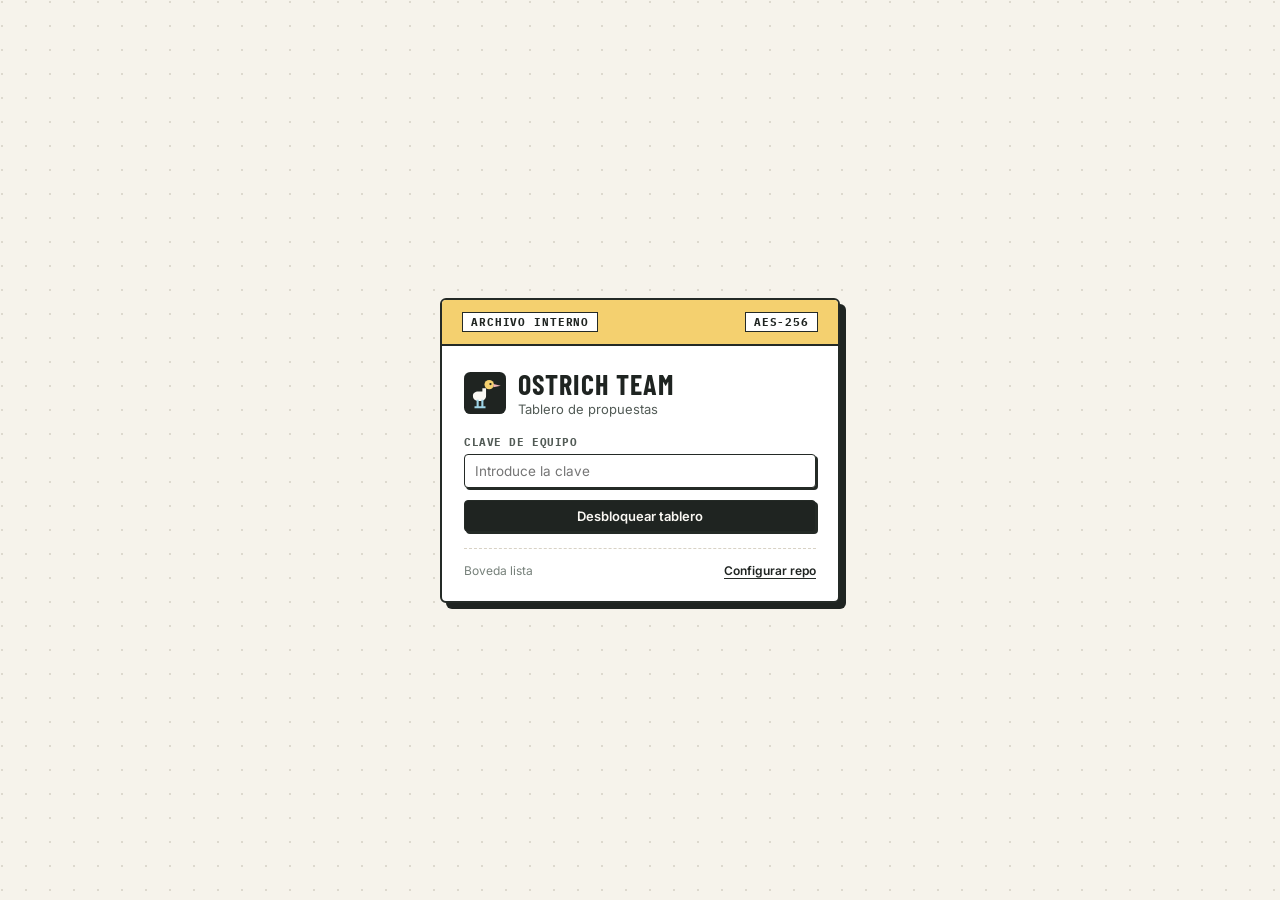
==== index.html @ 7aaba45c "feat: crear tablero Kanban Ostrich Team con boveda cifrada y soporte repo privado" ====
<!DOCTYPE html>
<html lang="es">
<head>
  <meta charset="UTF-8" />
  <meta name="viewport" content="width=device-width, initial-scale=1.0" />
  <title>Ostrich Team — Tablero de Proyectos</title>
  <link rel="icon" type="image/svg+xml" href="./src/assets/images/svg/ostrich-logo.svg" />
  <link rel="preconnect" href="https://fonts.googleapis.com" />
  <link rel="preconnect" href="https://fonts.gstatic.com" crossorigin />
  <link href="https://fonts.googleapis.com/css2?family=Barlow+Condensed:wght@600;700&family=IBM+Plex+Mono:wght@500;600;700&family=Inter:wght@400;500;600;700&display=swap" rel="stylesheet" />
  <link rel="stylesheet" href="./src/css/tokens.css" />
  <link rel="stylesheet" href="./src/css/layout.css" />
  <link rel="stylesheet" href="./src/css/components.css" />
</head>
<body>
  <!-- PANTALLA DE ACCESO -->
  <main id="lockScreen" class="lock-screen">
    <section class="lock-card" aria-label="Acceso al tablero">
      <div class="lock-card-banner">
        <span class="lock-stamp">ARCHIVO INTERNO</span>
        <span class="lock-stamp">AES-256</span>
      </div>
      <div class="lock-body">
        <div class="lock-brand">
          <img src="./src/assets/images/svg/ostrich-logo.svg" alt="Ostrich Team" />
          <div>
            <h1 class="lock-title">Ostrich Team</h1>
            <p class="lock-subtitle">Tablero de propuestas</p>
          </div>
        </div>

        <form id="loginForm" class="lock-form" autocomplete="off">
          <div class="form-field">
            <label for="passwordInput" class="form-label">Clave de equipo</label>
            <input
              id="passwordInput"
              class="form-input"
              type="password"
              placeholder="Introduce la clave"
              required
              autofocus
            />
          </div>

          <div id="loginError" class="form-error hidden" role="alert"></div>

          <button type="submit" id="loginBtn" class="btn btn-primary">
            Desbloquear tablero
          </button>
        </form>

        <div class="lock-footer">
          <span id="vaultModeLabel">Boveda lista</span>
          <a href="./src/html/setup.html">Configurar repo</a>
        </div>
      </div>
    </section>
  </main>

  <!-- APLICACION PRINCIPAL -->
  <div id="appShell" class="app-shell hidden">
    <header class="topbar">
      <div class="topbar-left">
        <div class="brand-mark">
          <img src="./src/assets/images/svg/ostrich-logo.svg" alt="Ostrich Team" />
          <div>
            <h1 class="brand-name">Ostrich Team</h1>
            <div class="brand-tag">TABLERO DE EXPEDIENTES</div>
          </div>
        </div>
        <div id="syncPill" class="sync-pill" data-state="demo" title="Estado de sincronizacion">
          <span class="sync-dot"></span>
          <span id="syncText">Local</span>
        </div>
      </div>

      <div class="topbar-controls">
        <div class="search-box">
          <svg viewBox="0 0 24 24" fill="none" stroke="currentColor" stroke-width="2" stroke-linecap="square">
            <circle cx="11" cy="11" r="7"></circle>
            <line x1="20" y1="20" x2="16.2" y2="16.2"></line>
          </svg>
          <input id="searchInput" type="search" placeholder="Buscar caso o juego ref..." />
        </div>

        <select id="ownerFilter" class="filter-select" aria-label="Filtrar por responsable">
          <option value="all">Todo el equipo</option>
        </select>

        <button id="syncBtn" type="button" class="btn" title="Sincronizar ahora">
          <svg viewBox="0 0 24 24" fill="none" stroke="currentColor" stroke-width="2" stroke-linecap="square">
            <polyline points="23 4 23 10 17 10"></polyline>
            <polyline points="1 20 1 14 7 14"></polyline>
            <path d="M3.51 9a9 9 0 0 1 14.85-3.36L23 10M1 14l4.64 4.36A9 9 0 0 0 20.49 15"></path>
          </svg>
          <span>Sync</span>
        </button>

        <button id="newProjectBtn" type="button" class="btn btn-accent">
          <svg viewBox="0 0 24 24" fill="none" stroke="currentColor" stroke-width="2.2" stroke-linecap="square">
            <line x1="12" y1="5" x2="12" y2="19"></line>
            <line x1="5" y1="12" x2="19" y2="12"></line>
          </svg>
          <span>Nuevo caso</span>
        </button>

        <a href="./src/html/setup.html" class="btn btn-icon" title="Configurar repositorio privado">
          <svg viewBox="0 0 24 24" fill="none" stroke="currentColor" stroke-width="2" stroke-linecap="square">
            <circle cx="12" cy="12" r="3"></circle>
            <path d="M19.4 15a1.65 1.65 0 0 0 .33 1.82l.06.06-2 2-.06-.06a1.65 1.65 0 0 0-1.82-.33 1.65 1.65 0 0 0-1 1.51V21h-3v-.09a1.65 1.65 0 0 0-1-1.51 1.65 1.65 0 0 0-1.82.33l-.06.06-2-2 .06-.06a1.65 1.65 0 0 0 .33-1.82 1.65 1.65 0 0 0-1.51-1H3v-3h.09a1.65 1.65 0 0 0 1.51-1 1.65 1.65 0 0 0-.33-1.82l-.06-.06 2-2 .06.06a1.65 1.65 0 0 0 1.82.33h.01a1.65 1.65 0 0 0 1-1.51V3h3v.09a1.65 1.65 0 0 0 1 1.51 1.65 1.65 0 0 0 1.82-.33l.06-.06 2 2-.06.06a1.65 1.65 0 0 0-.33 1.82v.01a1.65 1.65 0 0 0 1.51 1H21v3h-.09a1.65 1.65 0 0 0-1.51 1z"></path>
          </svg>
        </a>

        <button id="logoutBtn" type="button" class="btn btn-icon" title="Bloquear sesion">
          <svg viewBox="0 0 24 24" fill="none" stroke="currentColor" stroke-width="2" stroke-linecap="square">
            <rect x="3" y="11" width="18" height="11" rx="2"></rect>
            <path d="M7 11V7a5 5 0 0 1 10 0v4"></path>
          </svg>
        </button>
      </div>
    </header>

    <main class="board-wrap">
      <div id="kanbanBoard" class="kanban-board" aria-label="Tablero Kanban de proyectos"></div>
    </main>
  </div>

  <!-- MODAL DE EXPEDIENTE -->
  <div id="projectModal" class="modal-backdrop hidden" role="dialog" aria-modal="true" aria-labelledby="modalTitle">
    <div class="modal-panel">
      <div class="modal-header">
        <h2 id="modalTitle" class="modal-header-title">Expediente</h2>
        <button id="closeModalBtn" type="button" class="btn btn-icon" aria-label="Cerrar">
          <svg viewBox="0 0 24 24" fill="none" stroke="currentColor" stroke-width="2.2" stroke-linecap="square">
            <line x1="18" y1="6" x2="6" y2="18"></line>
            <line x1="6" y1="6" x2="18" y2="18"></line>
          </svg>
        </button>
      </div>

      <form id="projectForm" class="modal-body">
        <input type="hidden" id="fieldId" />

        <div class="form-grid">
          <div class="form-field">
            <label for="fieldTitle" class="form-label">Titulo del proyecto</label>
            <input id="fieldTitle" class="form-input" type="text" placeholder="Ej: Proyecto Sandstorm" required />
          </div>

          <div class="form-field">
            <label for="fieldCode" class="form-label">Codigo</label>
            <input id="fieldCode" class="form-input" type="text" placeholder="EXP-005" required />
          </div>

          <div class="form-field">
            <label for="fieldColumn" class="form-label">Alcance / Columna</label>
            <select id="fieldColumn" class="form-select">
              <option value="ideas">Ideas / Pistas</option>
              <option value="month1">Proyecto 1 Mes</option>
              <option value="month2">Proyecto 2 Meses</option>
              <option value="large">Proyecto Grande</option>
              <option value="archive">Archivo / Notas</option>
            </select>
          </div>

          <div class="form-field">
            <label for="fieldDate" class="form-label">Fecha estimada</label>
            <input id="fieldDate" class="form-input" type="month" />
          </div>

          <div class="form-field">
            <label for="fieldOwner" class="form-label">Responsables</label>
            <input id="fieldOwner" class="form-input" type="text" placeholder="Ej: Pau, Alex" />
          </div>

          <div class="form-field">
            <label for="fieldRefs" class="form-label">Juegos de referencia (separados por coma)</label>
            <input id="fieldRefs" class="form-input" type="text" placeholder="Hollow Knight, Tunic, Balatro" />
          </div>

          <div class="form-field full">
            <label for="fieldPitch" class="form-label">Descripcion / Concepto</label>
            <textarea id="fieldPitch" class="form-textarea" placeholder="Premisa, mecanica principal y notas clave..."></textarea>
          </div>

          <div class="form-field full">
            <span class="form-label">Imagenes de referencia</span>
            <div id="uploadZone" class="upload-zone">
              <span class="upload-hint">Sube imagenes o pega con Ctrl+V</span>
              <div>
                <input id="imageFileInput" type="file" accept="image/*" multiple class="hidden" />
                <button id="selectImagesBtn" type="button" class="btn">Subir imagen</button>
              </div>
            </div>
            <div id="galleryGrid" class="gallery-grid"></div>
          </div>
        </div>
      </form>

      <div class="modal-footer">
        <button id="deleteProjectBtn" type="button" class="btn btn-danger hidden">Eliminar</button>
        <div class="modal-footer-actions">
          <button id="cancelModalBtn" type="button" class="btn">Cancelar</button>
          <button id="saveProjectBtn" type="submit" form="projectForm" class="btn btn-primary">Guardar</button>
        </div>
      </div>
    </div>
  </div>

  <!-- LIGHTBOX DE IMAGEN -->
  <div id="lightbox" class="lightbox hidden" role="dialog" aria-modal="true" aria-label="Vista ampliada">
    <div class="lightbox-inner">
      <button id="closeLightboxBtn" type="button" class="lightbox-close" aria-label="Cerrar imagen">
        <svg width="16" height="16" viewBox="0 0 24 24" fill="none" stroke="currentColor" stroke-width="2.5" stroke-linecap="square">
          <line x1="18" y1="6" x2="6" y2="18"></line>
          <line x1="6" y1="6" x2="18" y2="18"></line>
        </svg>
      </button>
      <img id="lightboxImg" src="" alt="Referencia ampliada" />
    </div>
  </div>

  <!-- TOAST -->
  <div id="toast" class="toast hidden" role="status" aria-live="polite"></div>

  <script type="module" src="./src/js/main.js"></script>
</body>
</html>
---- src/css/tokens.css ----
:root {
  /* Superficies base - Tablero de investigacion plano */
  --bg-board: #F6F3EB;
  --bg-surface: #FFFFFF;
  --bg-panel: #FAF8F3;
  --bg-ink: #1F2421;
  --bg-ink-soft: #313834;

  /* Texto */
  --text-primary: #1F2421;
  --text-secondary: #525B56;
  --text-muted: #76807A;
  --text-inverse: #FAF8F3;

  /* Bordes y sombras solidas (sin degradados) */
  --border-ink: #242A26;
  --border-subtle: #D8D2C5;
  --shadow-card: 2px 2px 0 #1F2421;
  --shadow-card-hover: 4px 4px 0 #1F2421;
  --shadow-modal: 6px 6px 0 #1F2421;

  /* Paleta pastel de columnas (inspirada en captura de referencia) */
  --col-ideas-head: #F2B5B5;
  --col-ideas-body: #FCEAEA;
  --col-ideas-border: #D48E8E;

  --col-month1-head: #9DD3E6;
  --col-month1-body: #E2F3F8;
  --col-month1-border: #72B1C7;

  --col-month2-head: #8FD5A6;
  --col-month2-body: #DEF4E6;
  --col-month2-border: #62B07D;

  --col-large-head: #F4D06F;
  --col-large-body: #FDF5D8;
  --col-large-border: #CFA944;

  --col-archive-head: #D5A6DB;
  --col-archive-body: #F5EAF7;
  --col-archive-border: #AF7BB6;

  /* Estados */
  --status-ok: #3B8C59;
  --status-ok-bg: #DEF4E6;
  --status-warn: #B88414;
  --status-warn-bg: #FDF5D8;
  --status-err: #C44545;
  --status-err-bg: #FCEAEA;

  /* Tipografia */
  --font-display: 'Barlow Condensed', 'Arial Narrow', Impact, sans-serif;
  --font-sans: 'Inter', -apple-system, BlinkMacSystemFont, 'Segoe UI', sans-serif;
  --font-mono: 'IBM Plex Mono', 'Consolas', monospace;

  /* Espaciado y radios */
  --radius-sm: 4px;
  --radius-md: 6px;
  --radius-lg: 8px;
}

*,
*::before,
*::after {
  box-sizing: border-box;
}

html,
body {
  margin: 0;
  padding: 0;
  min-height: 100%;
  font-family: var(--font-sans);
  color: var(--text-primary);
  background-color: var(--bg-board);
  background-image: url("../assets/images/svg/board-grid.svg");
  background-repeat: repeat;
  -webkit-font-smoothing: antialiased;
}

button,
input,
select,
textarea {
  font-family: inherit;
  color: inherit;
}

button {
  cursor: pointer;
}

.hidden {
  display: none !important;
}
---- src/css/layout.css ----
/* ==========================================================================
   PANTALLA DE ACCESO (LOCK SCREEN)
   ========================================================================== */
.lock-screen {
  min-height: 100vh;
  display: flex;
  align-items: center;
  justify-content: center;
  padding: 24px;
}

.lock-card {
  width: 100%;
  max-width: 400px;
  background-color: var(--bg-surface);
  border: 2px solid var(--border-ink);
  border-radius: var(--radius-md);
  box-shadow: var(--shadow-modal);
  overflow: hidden;
}

.lock-card-banner {
  background-color: var(--col-large-head);
  border-bottom: 2px solid var(--border-ink);
  padding: 12px 20px;
  display: flex;
  align-items: center;
  justify-content: space-between;
}

.lock-stamp {
  font-family: var(--font-mono);
  font-size: 11px;
  font-weight: 700;
  letter-spacing: 0.08em;
  text-transform: uppercase;
  padding: 2px 8px;
  border: 1.5px solid var(--border-ink);
  background-color: var(--bg-surface);
}

.lock-body {
  padding: 24px 22px 22px;
}

.lock-brand {
  display: flex;
  align-items: center;
  gap: 12px;
  margin-bottom: 18px;
}

.lock-brand img {
  width: 42px;
  height: 42px;
  flex-shrink: 0;
}

.lock-title {
  margin: 0;
  font-family: var(--font-display);
  font-size: 28px;
  font-weight: 700;
  letter-spacing: 0.04em;
  text-transform: uppercase;
  line-height: 1;
}

.lock-subtitle {
  margin: 3px 0 0;
  font-size: 13px;
  color: var(--text-secondary);
}

.lock-form {
  display: flex;
  flex-direction: column;
  gap: 12px;
}

.lock-footer {
  margin-top: 16px;
  padding-top: 14px;
  border-top: 1px dashed var(--border-subtle);
  display: flex;
  align-items: center;
  justify-content: space-between;
  font-size: 12px;
  color: var(--text-muted);
}

.lock-footer a {
  color: var(--text-primary);
  font-weight: 600;
  text-decoration: none;
  border-bottom: 1.5px solid var(--border-ink);
}

/* ==========================================================================
   APP SHELL & BARRA SUPERIOR
   ========================================================================== */
.app-shell {
  min-height: 100vh;
  display: flex;
  flex-direction: column;
}

.topbar {
  position: sticky;
  top: 0;
  z-index: 40;
  background-color: var(--bg-surface);
  border-bottom: 2px solid var(--border-ink);
  padding: 10px 20px;
  display: flex;
  align-items: center;
  justify-content: space-between;
  gap: 14px;
  flex-wrap: wrap;
}

.topbar-left {
  display: flex;
  align-items: center;
  gap: 12px;
}

.brand-mark {
  display: flex;
  align-items: center;
  gap: 10px;
}

.brand-mark img {
  width: 34px;
  height: 34px;
}

.brand-name {
  margin: 0;
  font-family: var(--font-display);
  font-size: 24px;
  font-weight: 700;
  letter-spacing: 0.05em;
  text-transform: uppercase;
  line-height: 1;
}

.brand-tag {
  font-family: var(--font-mono);
  font-size: 10px;
  font-weight: 600;
  text-transform: uppercase;
  color: var(--text-secondary);
  letter-spacing: 0.06em;
}

.topbar-controls {
  display: flex;
  align-items: center;
  gap: 10px;
  flex-wrap: wrap;
  flex: 1;
  justify-content: flex-end;
}

.search-box {
  position: relative;
  display: flex;
  align-items: center;
  min-width: 200px;
  max-width: 280px;
  flex: 1;
}

.search-box svg {
  position: absolute;
  left: 10px;
  width: 15px;
  height: 15px;
  color: var(--text-muted);
  pointer-events: none;
}

.search-box input {
  width: 100%;
  padding: 7px 10px 7px 32px;
  font-size: 13px;
  background-color: var(--bg-panel);
  border: 1.5px solid var(--border-ink);
  border-radius: var(--radius-sm);
  outline: none;
}

.search-box input:focus {
  background-color: var(--bg-surface);
  box-shadow: 2px 2px 0 var(--border-ink);
}

.filter-select {
  padding: 7px 10px;
  font-size: 13px;
  background-color: var(--bg-panel);
  border: 1.5px solid var(--border-ink);
  border-radius: var(--radius-sm);
  outline: none;
}

/* ==========================================================================
   TABLERO KANBAN
   ========================================================================== */
.board-wrap {
  flex: 1;
  padding: 18px 20px 28px;
  overflow-x: auto;
}

.kanban-board {
  display: grid;
  grid-template-columns: repeat(5, minmax(220px, 1fr));
  gap: 12px;
  align-items: start;
  min-width: 1160px;
}

.kanban-column {
  display: flex;
  flex-direction: column;
  border: 2px solid var(--border-ink);
  border-radius: var(--radius-sm);
  background-color: var(--col-body);
  min-height: calc(100vh - 130px);
  box-shadow: 3px 3px 0 var(--border-ink);
  transition: background-color 0.12s ease;
}

.kanban-column[data-col="ideas"] {
  --col-head: var(--col-ideas-head);
  --col-body: var(--col-ideas-body);
  --col-accent: var(--col-ideas-border);
}

.kanban-column[data-col="month1"] {
  --col-head: var(--col-month1-head);
  --col-body: var(--col-month1-body);
  --col-accent: var(--col-month1-border);
}

.kanban-column[data-col="month2"] {
  --col-head: var(--col-month2-head);
  --col-body: var(--col-month2-body);
  --col-accent: var(--col-month2-border);
}

.kanban-column[data-col="large"] {
  --col-head: var(--col-large-head);
  --col-body: var(--col-large-body);
  --col-accent: var(--col-large-border);
}

.kanban-column[data-col="archive"] {
  --col-head: var(--col-archive-head);
  --col-body: var(--col-archive-body);
  --col-accent: var(--col-archive-border);
}

.column-header {
  background-color: var(--col-head);
  border-bottom: 2px solid var(--border-ink);
  padding: 10px 12px;
  display: flex;
  align-items: center;
  justify-content: space-between;
  gap: 8px;
}

.column-title-group {
  display: flex;
  align-items: center;
  gap: 8px;
  min-width: 0;
}

.column-title {
  margin: 0;
  font-family: var(--font-display);
  font-size: 20px;
  font-weight: 700;
  letter-spacing: 0.04em;
  text-transform: uppercase;
  line-height: 1.05;
  color: var(--text-primary);
}

.column-count {
  font-family: var(--font-mono);
  font-size: 12px;
  font-weight: 700;
  padding: 2px 7px;
  background-color: var(--bg-surface);
  border: 1.5px solid var(--border-ink);
  border-radius: var(--radius-sm);
}

.column-add-btn {
  width: 28px;
  height: 28px;
  padding: 0;
  display: inline-flex;
  align-items: center;
  justify-content: center;
  background-color: var(--bg-surface);
  border: 1.5px solid var(--border-ink);
  border-radius: var(--radius-sm);
  color: var(--text-primary);
}

.column-add-btn:hover {
  background-color: var(--bg-ink);
  color: var(--text-inverse);
}

.column-cards {
  flex: 1;
  padding: 12px 10px;
  display: flex;
  flex-direction: column;
  gap: 12px;
  min-height: 120px;
}

.kanban-column.drag-over .column-cards {
  outline: 2px dashed var(--border-ink);
  outline-offset: -6px;
  background-color: var(--bg-surface);
}

.column-empty {
  padding: 24px 12px;
  text-align: center;
  font-family: var(--font-mono);
  font-size: 12px;
  color: var(--text-secondary);
  border: 1.5px dashed var(--col-accent);
  border-radius: var(--radius-sm);
}

@media (max-width: 900px) {
  .topbar {
    padding: 10px 14px;
  }

  .board-wrap {
    padding: 14px;
  }
}
---- src/css/components.css ----
/* ==========================================================================
   BOTONES Y CONTROLES
   ========================================================================== */
.btn {
  display: inline-flex;
  align-items: center;
  justify-content: center;
  gap: 6px;
  padding: 7px 13px;
  font-size: 13px;
  font-weight: 600;
  border: 1.5px solid var(--border-ink);
  border-radius: var(--radius-sm);
  background-color: var(--bg-surface);
  color: var(--text-primary);
  box-shadow: 2px 2px 0 var(--border-ink);
  transition: transform 0.08s ease, box-shadow 0.08s ease, background-color 0.1s ease;
}

.btn svg {
  width: 15px;
  height: 15px;
  flex-shrink: 0;
}

.btn:hover {
  transform: translate(-1px, -1px);
  box-shadow: 3px 3px 0 var(--border-ink);
}

.btn:active {
  transform: translate(1px, 1px);
  box-shadow: 1px 1px 0 var(--border-ink);
}

.btn-primary {
  background-color: var(--bg-ink);
  color: var(--text-inverse);
}

.btn-primary:hover {
  background-color: var(--bg-ink-soft);
}

.btn-accent {
  background-color: var(--col-large-head);
  color: var(--text-primary);
}

.btn-danger {
  background-color: var(--status-err-bg);
  color: var(--status-err);
  border-color: var(--status-err);
  box-shadow: 2px 2px 0 var(--status-err);
}

.btn-icon {
  padding: 7px 9px;
}

/* ==========================================================================
   INDICADOR DE SINCRONIZACION
   ========================================================================== */
.sync-pill {
  display: inline-flex;
  align-items: center;
  gap: 6px;
  padding: 5px 10px;
  font-family: var(--font-mono);
  font-size: 11px;
  font-weight: 600;
  border: 1.5px solid var(--border-ink);
  border-radius: var(--radius-sm);
  background-color: var(--status-ok-bg);
  color: var(--text-primary);
}

.sync-dot {
  width: 8px;
  height: 8px;
  border-radius: 50%;
  background-color: var(--status-ok);
  border: 1px solid var(--border-ink);
}

.sync-pill[data-state="syncing"] {
  background-color: var(--status-warn-bg);
}

.sync-pill[data-state="syncing"] .sync-dot {
  background-color: var(--status-warn);
}

.sync-pill[data-state="demo"] {
  background-color: var(--col-month1-body);
}

.sync-pill[data-state="demo"] .sync-dot {
  background-color: var(--col-month1-border);
}

.sync-pill[data-state="error"] {
  background-color: var(--status-err-bg);
}

.sync-pill[data-state="error"] .sync-dot {
  background-color: var(--status-err);
}

/* ==========================================================================
   TARJETA EXPEDIENTE (KANBAN CARD)
   ========================================================================== */
.case-card {
  position: relative;
  background-color: var(--bg-surface);
  border: 1.5px solid var(--border-ink);
  border-radius: var(--radius-sm);
  box-shadow: var(--shadow-card);
  padding: 10px;
  display: flex;
  flex-direction: column;
  gap: 8px;
  cursor: pointer;
  transition: transform 0.1s ease, box-shadow 0.1s ease;
}

.case-card:hover {
  transform: translate(-1px, -2px);
  box-shadow: var(--shadow-card-hover);
}

.case-card.dragging {
  opacity: 0.45;
  transform: rotate(1deg);
}

.case-top {
  display: flex;
  align-items: center;
  justify-content: space-between;
  gap: 6px;
}

.case-code-wrap {
  display: inline-flex;
  align-items: center;
  gap: 5px;
}

.case-pin {
  width: 14px;
  height: 14px;
  color: var(--text-primary);
}

.case-code {
  font-family: var(--font-mono);
  font-size: 11px;
  font-weight: 700;
  letter-spacing: 0.05em;
  color: var(--text-secondary);
}

.case-date {
  font-family: var(--font-mono);
  font-size: 11px;
  padding: 1px 6px;
  background-color: var(--bg-panel);
  border: 1px solid var(--border-subtle);
  border-radius: 3px;
  color: var(--text-secondary);
}

.case-cover-wrap {
  position: relative;
  width: 100%;
  aspect-ratio: 16 / 9;
  background-color: var(--bg-ink);
  border: 1.5px solid var(--border-ink);
  border-radius: 3px;
  overflow: hidden;
}

.case-cover {
  width: 100%;
  height: 100%;
  object-fit: cover;
  display: block;
}

.case-img-badge {
  position: absolute;
  right: 6px;
  bottom: 6px;
  display: inline-flex;
  align-items: center;
  gap: 4px;
  padding: 2px 6px;
  font-family: var(--font-mono);
  font-size: 10px;
  font-weight: 700;
  background-color: var(--bg-surface);
  color: var(--text-primary);
  border: 1.5px solid var(--border-ink);
}

.case-img-badge svg {
  width: 11px;
  height: 11px;
}

.case-title {
  margin: 0;
  font-family: var(--font-display);
  font-size: 19px;
  font-weight: 700;
  letter-spacing: 0.02em;
  line-height: 1.15;
  color: var(--text-primary);
}

.case-pitch {
  margin: 0;
  font-size: 12.5px;
  line-height: 1.4;
  color: var(--text-secondary);
  display: -webkit-box;
  -webkit-line-clamp: 2;
  -webkit-box-orient: vertical;
  overflow: hidden;
}

.case-refs {
  display: flex;
  flex-wrap: wrap;
  gap: 5px;
}

.ref-tag {
  font-family: var(--font-mono);
  font-size: 10.5px;
  font-weight: 600;
  padding: 2px 6px;
  background-color: var(--bg-panel);
  border: 1px solid var(--border-ink);
  border-radius: 3px;
  color: var(--text-primary);
}

.case-footer {
  padding-top: 6px;
  border-top: 1px dashed var(--border-subtle);
  display: flex;
  align-items: center;
  justify-content: space-between;
  font-size: 11.5px;
  color: var(--text-muted);
}

.case-owner {
  font-weight: 600;
  color: var(--text-primary);
}

/* ==========================================================================
   MODAL EXPEDIENTE (CREAR / EDITAR / VER)
   ========================================================================== */
.modal-backdrop {
  position: fixed;
  inset: 0;
  z-index: 80;
  background-color: rgba(31, 36, 33, 0.72);
  display: flex;
  align-items: center;
  justify-content: center;
  padding: 20px;
}

.modal-panel {
  width: 100%;
  max-width: 780px;
  max-height: 92vh;
  background-color: var(--bg-surface);
  border: 2px solid var(--border-ink);
  border-radius: var(--radius-md);
  box-shadow: var(--shadow-modal);
  display: flex;
  flex-direction: column;
  overflow: hidden;
}

.modal-header {
  padding: 12px 18px;
  background-color: var(--col-large-head);
  border-bottom: 2px solid var(--border-ink);
  display: flex;
  align-items: center;
  justify-content: space-between;
  gap: 12px;
}

.modal-header-title {
  margin: 0;
  font-family: var(--font-display);
  font-size: 23px;
  font-weight: 700;
  letter-spacing: 0.04em;
  text-transform: uppercase;
}

.modal-body {
  padding: 18px;
  overflow-y: auto;
  display: flex;
  flex-direction: column;
  gap: 14px;
}

.form-grid {
  display: grid;
  grid-template-columns: repeat(2, minmax(0, 1fr));
  gap: 12px;
}

.form-field {
  display: flex;
  flex-direction: column;
  gap: 5px;
}

.form-field.full {
  grid-column: 1 / -1;
}

.form-label {
  font-family: var(--font-mono);
  font-size: 11px;
  font-weight: 700;
  text-transform: uppercase;
  letter-spacing: 0.05em;
  color: var(--text-secondary);
}

.form-input,
.form-select,
.form-textarea {
  width: 100%;
  padding: 8px 10px;
  font-size: 13.5px;
  background-color: var(--bg-panel);
  border: 1.5px solid var(--border-ink);
  border-radius: var(--radius-sm);
  outline: none;
}

.form-input:focus,
.form-select:focus,
.form-textarea:focus {
  background-color: var(--bg-surface);
  box-shadow: 2px 2px 0 var(--border-ink);
}

.form-textarea {
  resize: vertical;
  min-height: 78px;
}

/* Galeria de imagenes en el modal */
.upload-zone {
  padding: 14px;
  border: 1.5px dashed var(--border-ink);
  border-radius: var(--radius-sm);
  background-color: var(--bg-panel);
  display: flex;
  align-items: center;
  justify-content: space-between;
  gap: 12px;
  flex-wrap: wrap;
}

.upload-hint {
  font-size: 12.5px;
  color: var(--text-secondary);
}

.gallery-grid {
  display: grid;
  grid-template-columns: repeat(auto-fill, minmax(150px, 1fr));
  gap: 10px;
  margin-top: 8px;
}

.gallery-item {
  position: relative;
  border: 1.5px solid var(--border-ink);
  border-radius: var(--radius-sm);
  background-color: var(--bg-ink);
  overflow: hidden;
  aspect-ratio: 16 / 10;
}

.gallery-item img {
  width: 100%;
  height: 100%;
  object-fit: cover;
  display: block;
  cursor: zoom-in;
}

.gallery-remove {
  position: absolute;
  top: 5px;
  right: 5px;
  width: 24px;
  height: 24px;
  padding: 0;
  display: inline-flex;
  align-items: center;
  justify-content: center;
  background-color: var(--bg-surface);
  color: var(--status-err);
  border: 1.5px solid var(--border-ink);
  border-radius: 3px;
}

.gallery-remove:hover {
  background-color: var(--status-err);
  color: var(--bg-surface);
}

.modal-footer {
  padding: 12px 18px;
  background-color: var(--bg-panel);
  border-top: 2px solid var(--border-ink);
  display: flex;
  align-items: center;
  justify-content: space-between;
  gap: 10px;
}

.modal-footer-actions {
  display: flex;
  align-items: center;
  gap: 8px;
}

/* ==========================================================================
   LIGHTBOX (VISOR DIRECTO DE IMAGEN)
   ========================================================================== */
.lightbox {
  position: fixed;
  inset: 0;
  z-index: 100;
  background-color: rgba(20, 24, 22, 0.9);
  display: flex;
  align-items: center;
  justify-content: center;
  padding: 24px;
}

.lightbox-inner {
  position: relative;
  max-width: 92vw;
  max-height: 90vh;
  background-color: var(--bg-surface);
  border: 2px solid var(--border-ink);
  padding: 8px;
}

.lightbox-inner img {
  max-width: 88vw;
  max-height: 82vh;
  display: block;
}

.lightbox-close {
  position: absolute;
  top: -16px;
  right: -16px;
  width: 34px;
  height: 34px;
  display: inline-flex;
  align-items: center;
  justify-content: center;
  background-color: var(--col-ideas-head);
  border: 2px solid var(--border-ink);
  border-radius: var(--radius-sm);
}

/* ==========================================================================
   MENSAJES DE ERROR Y TOAST
   ========================================================================== */
.form-error {
  padding: 8px 10px;
  font-size: 12.5px;
  font-weight: 600;
  background-color: var(--status-err-bg);
  color: var(--status-err);
  border: 1.5px solid var(--status-err);
  border-radius: var(--radius-sm);
}

.toast {
  position: fixed;
  right: 20px;
  bottom: 20px;
  z-index: 120;
  padding: 10px 14px;
  font-family: var(--font-mono);
  font-size: 12px;
  font-weight: 600;
  background-color: var(--bg-ink);
  color: var(--text-inverse);
  border: 2px solid var(--border-ink);
  border-radius: var(--radius-sm);
  box-shadow: 3px 3px 0 var(--col-large-head);
}

@media (max-width: 640px) {
  .form-grid {
    grid-template-columns: 1fr;
  }
}
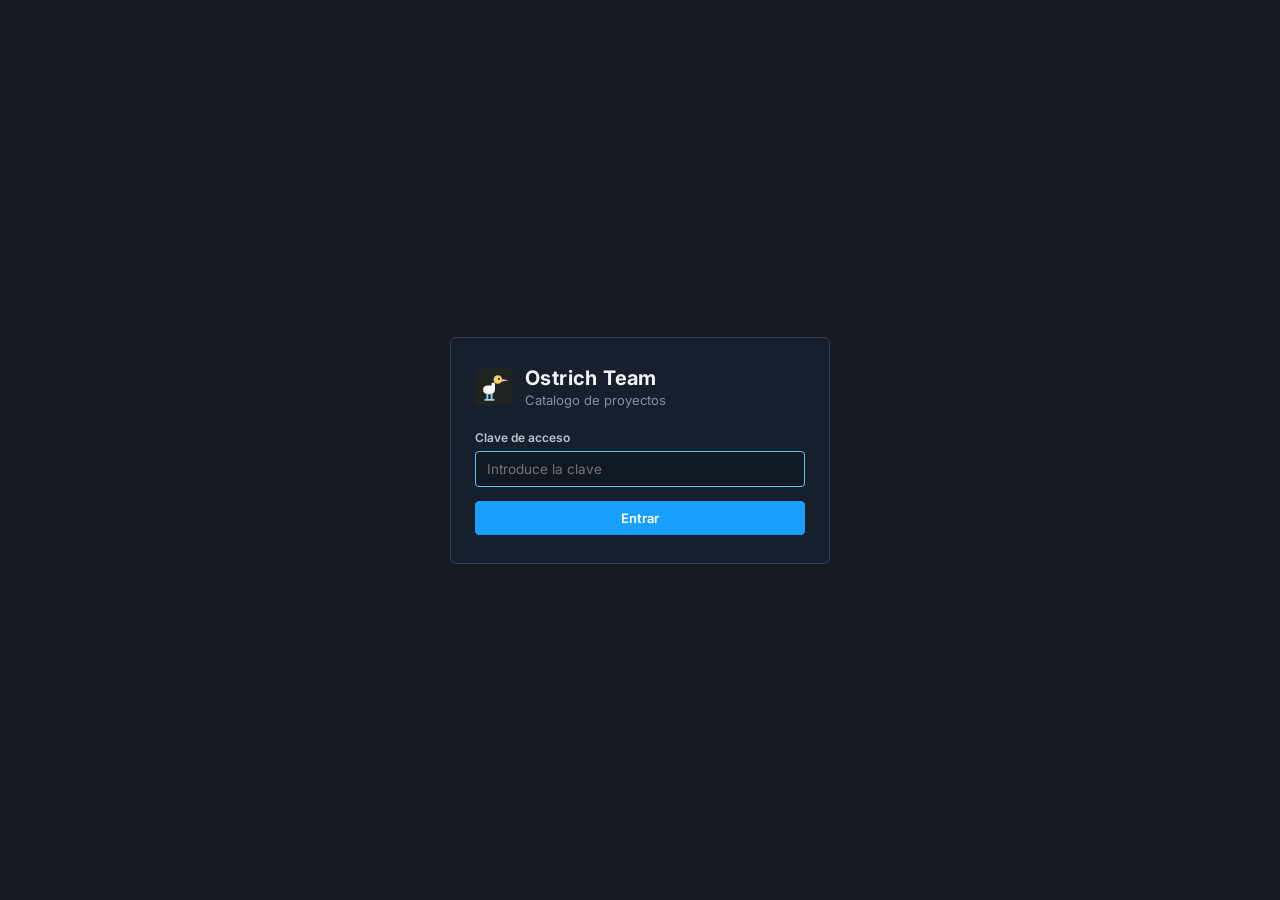
==== commit 5856f237: "feat: redisenar catalogo horizontal estilo Steam, vista detalle con lapiz de edicion y cola anti-409" ====
--- a/index.html
+++ b/index.html
@@ -3,11 +3,11 @@
 <head>
   <meta charset="UTF-8" />
   <meta name="viewport" content="width=device-width, initial-scale=1.0" />
-  <title>Ostrich Team — Tablero de Proyectos</title>
+  <title>Ostrich Team — Catalogo de Proyectos</title>
   <link rel="icon" type="image/svg+xml" href="./src/assets/images/svg/ostrich-logo.svg" />
   <link rel="preconnect" href="https://fonts.googleapis.com" />
   <link rel="preconnect" href="https://fonts.gstatic.com" crossorigin />
-  <link href="https://fonts.googleapis.com/css2?family=Barlow+Condensed:wght@600;700&family=IBM+Plex+Mono:wght@500;600;700&family=Inter:wght@400;500;600;700&display=swap" rel="stylesheet" />
+  <link href="https://fonts.googleapis.com/css2?family=IBM+Plex+Mono:wght@500;600&family=Inter:wght@400;500;600;700&display=swap" rel="stylesheet" />
   <link rel="stylesheet" href="./src/css/tokens.css" />
   <link rel="stylesheet" href="./src/css/layout.css" />
   <link rel="stylesheet" href="./src/css/components.css" />
@@ -15,176 +15,231 @@
 <body>
   <!-- PANTALLA DE ACCESO -->
   <main id="lockScreen" class="lock-screen">
-    <section class="lock-card" aria-label="Acceso al tablero">
-      <div class="lock-card-banner">
-        <span class="lock-stamp">ARCHIVO INTERNO</span>
-        <span class="lock-stamp">AES-256</span>
-      </div>
-      <div class="lock-body">
-        <div class="lock-brand">
-          <img src="./src/assets/images/svg/ostrich-logo.svg" alt="Ostrich Team" />
-          <div>
-            <h1 class="lock-title">Ostrich Team</h1>
-            <p class="lock-subtitle">Tablero de propuestas</p>
-          </div>
-        </div>
-
-        <form id="loginForm" class="lock-form" autocomplete="off">
-          <div class="form-field">
-            <label for="passwordInput" class="form-label">Clave de equipo</label>
-            <input
-              id="passwordInput"
-              class="form-input"
-              type="password"
-              placeholder="Introduce la clave"
-              required
-              autofocus
-            />
-          </div>
-
-          <div id="loginError" class="form-error hidden" role="alert"></div>
-
-          <button type="submit" id="loginBtn" class="btn btn-primary">
-            Desbloquear tablero
-          </button>
-        </form>
-
-        <div class="lock-footer">
-          <span id="vaultModeLabel">Boveda lista</span>
-          <a href="./src/html/setup.html">Configurar repo</a>
-        </div>
-      </div>
+    <section class="lock-card" aria-label="Acceso privado">
+      <div class="lock-brand">
+        <img src="./src/assets/images/svg/ostrich-logo.svg" alt="Ostrich Team" />
+        <div>
+          <h1 class="lock-title">Ostrich Team</h1>
+          <p class="lock-subtitle">Catalogo de proyectos</p>
+        </div>
+      </div>
+
+      <form id="loginForm" class="lock-form" autocomplete="off">
+        <div class="form-field">
+          <label for="passwordInput" class="form-label">Clave de acceso</label>
+          <input
+            id="passwordInput"
+            class="form-input"
+            type="password"
+            placeholder="Introduce la clave"
+            required
+            autofocus
+          />
+        </div>
+
+        <div id="loginError" class="form-error hidden" role="alert"></div>
+
+        <button type="submit" id="loginBtn" class="btn btn-primary">
+          Entrar
+        </button>
+      </form>
     </section>
   </main>
 
-  <!-- APLICACION PRINCIPAL -->
+  <!-- CATALOGO PRINCIPAL -->
   <div id="appShell" class="app-shell hidden">
     <header class="topbar">
-      <div class="topbar-left">
-        <div class="brand-mark">
-          <img src="./src/assets/images/svg/ostrich-logo.svg" alt="Ostrich Team" />
-          <div>
+      <div class="topbar-inner">
+        <div class="topbar-left">
+          <div class="brand-mark">
+            <img src="./src/assets/images/svg/ostrich-logo.svg" alt="Ostrich Team" />
             <h1 class="brand-name">Ostrich Team</h1>
-            <div class="brand-tag">TABLERO DE EXPEDIENTES</div>
-          </div>
-        </div>
-        <div id="syncPill" class="sync-pill" data-state="demo" title="Estado de sincronizacion">
-          <span class="sync-dot"></span>
-          <span id="syncText">Local</span>
-        </div>
-      </div>
-
-      <div class="topbar-controls">
-        <div class="search-box">
-          <svg viewBox="0 0 24 24" fill="none" stroke="currentColor" stroke-width="2" stroke-linecap="square">
-            <circle cx="11" cy="11" r="7"></circle>
-            <line x1="20" y1="20" x2="16.2" y2="16.2"></line>
-          </svg>
-          <input id="searchInput" type="search" placeholder="Buscar caso o juego ref..." />
-        </div>
-
-        <select id="ownerFilter" class="filter-select" aria-label="Filtrar por responsable">
-          <option value="all">Todo el equipo</option>
-        </select>
-
-        <button id="syncBtn" type="button" class="btn" title="Sincronizar ahora">
-          <svg viewBox="0 0 24 24" fill="none" stroke="currentColor" stroke-width="2" stroke-linecap="square">
-            <polyline points="23 4 23 10 17 10"></polyline>
-            <polyline points="1 20 1 14 7 14"></polyline>
-            <path d="M3.51 9a9 9 0 0 1 14.85-3.36L23 10M1 14l4.64 4.36A9 9 0 0 0 20.49 15"></path>
-          </svg>
-          <span>Sync</span>
-        </button>
-
-        <button id="newProjectBtn" type="button" class="btn btn-accent">
-          <svg viewBox="0 0 24 24" fill="none" stroke="currentColor" stroke-width="2.2" stroke-linecap="square">
-            <line x1="12" y1="5" x2="12" y2="19"></line>
-            <line x1="5" y1="12" x2="19" y2="12"></line>
-          </svg>
-          <span>Nuevo caso</span>
-        </button>
-
-        <a href="./src/html/setup.html" class="btn btn-icon" title="Configurar repositorio privado">
-          <svg viewBox="0 0 24 24" fill="none" stroke="currentColor" stroke-width="2" stroke-linecap="square">
-            <circle cx="12" cy="12" r="3"></circle>
-            <path d="M19.4 15a1.65 1.65 0 0 0 .33 1.82l.06.06-2 2-.06-.06a1.65 1.65 0 0 0-1.82-.33 1.65 1.65 0 0 0-1 1.51V21h-3v-.09a1.65 1.65 0 0 0-1-1.51 1.65 1.65 0 0 0-1.82.33l-.06.06-2-2 .06-.06a1.65 1.65 0 0 0 .33-1.82 1.65 1.65 0 0 0-1.51-1H3v-3h.09a1.65 1.65 0 0 0 1.51-1 1.65 1.65 0 0 0-.33-1.82l-.06-.06 2-2 .06.06a1.65 1.65 0 0 0 1.82.33h.01a1.65 1.65 0 0 0 1-1.51V3h3v.09a1.65 1.65 0 0 0 1 1.51 1.65 1.65 0 0 0 1.82-.33l.06-.06 2 2-.06.06a1.65 1.65 0 0 0-.33 1.82v.01a1.65 1.65 0 0 0 1.51 1H21v3h-.09a1.65 1.65 0 0 0-1.51 1z"></path>
-          </svg>
-        </a>
-
-        <button id="logoutBtn" type="button" class="btn btn-icon" title="Bloquear sesion">
-          <svg viewBox="0 0 24 24" fill="none" stroke="currentColor" stroke-width="2" stroke-linecap="square">
-            <rect x="3" y="11" width="18" height="11" rx="2"></rect>
-            <path d="M7 11V7a5 5 0 0 1 10 0v4"></path>
-          </svg>
-        </button>
+          </div>
+          <div id="syncPill" class="sync-pill" data-state="demo" title="Estado de sincronizacion">
+            <span class="sync-dot"></span>
+            <span id="syncText">Local</span>
+          </div>
+        </div>
+
+        <div class="topbar-actions">
+          <div class="search-box">
+            <svg viewBox="0 0 24 24" fill="none" stroke="currentColor" stroke-width="2" stroke-linecap="square">
+              <circle cx="11" cy="11" r="7"></circle>
+              <line x1="20" y1="20" x2="16.2" y2="16.2"></line>
+            </svg>
+            <input id="searchInput" type="search" placeholder="Buscar juego o referencia..." />
+          </div>
+
+          <button id="syncBtn" type="button" class="btn" title="Actualizar ahora">
+            <svg viewBox="0 0 24 24" fill="none" stroke="currentColor" stroke-width="2" stroke-linecap="square">
+              <polyline points="23 4 23 10 17 10"></polyline>
+              <polyline points="1 20 1 14 7 14"></polyline>
+              <path d="M3.51 9a9 9 0 0 1 14.85-3.36L23 10M1 14l4.64 4.36A9 9 0 0 0 20.49 15"></path>
+            </svg>
+            <span>Actualizar</span>
+          </button>
+
+          <button id="newProjectBtn" type="button" class="btn btn-primary">
+            <svg viewBox="0 0 24 24" fill="none" stroke="currentColor" stroke-width="2.2" stroke-linecap="square">
+              <line x1="12" y1="5" x2="12" y2="19"></line>
+              <line x1="5" y1="12" x2="19" y2="12"></line>
+            </svg>
+            <span>Nuevo juego</span>
+          </button>
+
+          <button id="logoutBtn" type="button" class="btn btn-icon" title="Cerrar sesion">
+            <svg viewBox="0 0 24 24" fill="none" stroke="currentColor" stroke-width="2" stroke-linecap="square">
+              <rect x="3" y="11" width="18" height="11" rx="2"></rect>
+              <path d="M7 11V7a5 5 0 0 1 10 0v4"></path>
+            </svg>
+          </button>
+        </div>
       </div>
     </header>
 
-    <main class="board-wrap">
-      <div id="kanbanBoard" class="kanban-board" aria-label="Tablero Kanban de proyectos"></div>
+    <main class="catalog-wrap">
+      <div class="filter-bar">
+        <div id="categoryTabs" class="category-tabs" role="tablist" aria-label="Filtrar por alcance"></div>
+        <span id="catalogCount" class="catalog-count"></span>
+      </div>
+
+      <section id="gamesGrid" class="games-grid" aria-label="Lista de propuestas"></section>
     </main>
   </div>
 
-  <!-- MODAL DE EXPEDIENTE -->
+  <!-- MODAL DE JUEGO (VISTA DETALLE STEAM + MODO EDICION) -->
   <div id="projectModal" class="modal-backdrop hidden" role="dialog" aria-modal="true" aria-labelledby="modalTitle">
     <div class="modal-panel">
-      <div class="modal-header">
-        <h2 id="modalTitle" class="modal-header-title">Expediente</h2>
-        <button id="closeModalBtn" type="button" class="btn btn-icon" aria-label="Cerrar">
-          <svg viewBox="0 0 24 24" fill="none" stroke="currentColor" stroke-width="2.2" stroke-linecap="square">
-            <line x1="18" y1="6" x2="6" y2="18"></line>
-            <line x1="6" y1="6" x2="18" y2="18"></line>
-          </svg>
-        </button>
-      </div>
-
-      <form id="projectForm" class="modal-body">
+      <header class="modal-header">
+        <h2 id="modalTitle" class="modal-header-title">Juego</h2>
+        <div class="modal-header-actions">
+          <button id="editModeBtn" type="button" class="btn" title="Editar proyecto">
+            <svg viewBox="0 0 24 24" fill="none" stroke="currentColor" stroke-width="2" stroke-linecap="square">
+              <path d="M12 20h9"></path>
+              <path d="M16.5 3.5a2.12 2.12 0 0 1 3 3L7 19l-4 1 1-4L16.5 3.5z"></path>
+            </svg>
+            <span>Editar</span>
+          </button>
+          <button id="closeModalBtn" type="button" class="btn btn-icon" aria-label="Cerrar">
+            <svg viewBox="0 0 24 24" fill="none" stroke="currentColor" stroke-width="2.2" stroke-linecap="square">
+              <line x1="18" y1="6" x2="6" y2="18"></line>
+              <line x1="6" y1="6" x2="18" y2="18"></line>
+            </svg>
+          </button>
+        </div>
+      </header>
+
+      <!-- MODO LECTURA (PAGINA DE JUEGO) -->
+      <div id="detailView" class="modal-body">
+        <div class="detail-grid">
+          <div>
+            <div class="detail-media">
+              <div id="detailHeroWrap" class="hero-frame">
+                <img id="detailHeroImg" src="" alt="" />
+              </div>
+              <div id="detailThumbStrip" class="thumb-strip"></div>
+            </div>
+
+            <div class="detail-section">
+              <h3 class="detail-section-title">Descripcion</h3>
+              <p id="detailPitch" class="detail-description"></p>
+            </div>
+
+            <div id="detailGoalsSection" class="detail-section">
+              <h3 class="detail-section-title">Objetivos</h3>
+              <ul id="detailGoals" class="goals-list"></ul>
+            </div>
+          </div>
+
+          <aside class="detail-sidebar">
+            <div class="spec-row">
+              <span class="spec-label">Precio lanzamiento</span>
+              <span id="detailPrice" class="price-box"></span>
+            </div>
+            <div class="spec-row">
+              <span class="spec-label">Tiempo estimado</span>
+              <span id="detailScope" class="scope-badge"></span>
+            </div>
+            <div class="spec-row">
+              <span class="spec-label">Fecha estimada</span>
+              <span id="detailDate" class="spec-value"></span>
+            </div>
+            <div class="spec-row">
+              <span class="spec-label">Modo</span>
+              <span id="detailMode" class="spec-value"></span>
+            </div>
+
+            <div id="detailRefsBlock">
+              <h3 class="detail-section-title">Juegos de referencia</h3>
+              <div id="detailRefs" class="tags-wrap"></div>
+            </div>
+
+            <div id="detailLinksBlock">
+              <h3 class="detail-section-title">Enlaces</h3>
+              <div id="detailLinks" class="links-list"></div>
+            </div>
+          </aside>
+        </div>
+      </div>
+
+      <!-- MODO EDICION -->
+      <form id="projectForm" class="modal-body hidden">
         <input type="hidden" id="fieldId" />
 
         <div class="form-grid">
-          <div class="form-field">
-            <label for="fieldTitle" class="form-label">Titulo del proyecto</label>
-            <input id="fieldTitle" class="form-input" type="text" placeholder="Ej: Proyecto Sandstorm" required />
-          </div>
-
-          <div class="form-field">
-            <label for="fieldCode" class="form-label">Codigo</label>
-            <input id="fieldCode" class="form-input" type="text" placeholder="EXP-005" required />
-          </div>
-
-          <div class="form-field">
-            <label for="fieldColumn" class="form-label">Alcance / Columna</label>
+          <div class="form-field full">
+            <label for="fieldTitle" class="form-label">Titulo</label>
+            <input id="fieldTitle" class="form-input" type="text" placeholder="Nombre del juego o idea" required />
+          </div>
+
+          <div class="form-field">
+            <label for="fieldColumn" class="form-label">Tiempo estimado</label>
             <select id="fieldColumn" class="form-select">
-              <option value="ideas">Ideas / Pistas</option>
-              <option value="month1">Proyecto 1 Mes</option>
-              <option value="month2">Proyecto 2 Meses</option>
+              <option value="ideas">Idea</option>
+              <option value="month1">1 Mes</option>
+              <option value="month2">2 Meses</option>
               <option value="large">Proyecto Grande</option>
-              <option value="archive">Archivo / Notas</option>
+              <option value="archive">Archivo</option>
             </select>
           </div>
 
           <div class="form-field">
-            <label for="fieldDate" class="form-label">Fecha estimada</label>
+            <label for="fieldPrice" class="form-label">Precio lanzamiento</label>
+            <input id="fieldPrice" class="form-input" type="text" placeholder="Ej: 9,99 € o Gratis" />
+          </div>
+
+          <div class="form-field">
+            <label for="fieldDate" class="form-label">Fecha objetivo</label>
             <input id="fieldDate" class="form-input" type="month" />
           </div>
 
           <div class="form-field">
-            <label for="fieldOwner" class="form-label">Responsables</label>
-            <input id="fieldOwner" class="form-input" type="text" placeholder="Ej: Pau, Alex" />
-          </div>
-
-          <div class="form-field">
+            <label for="fieldMode" class="form-label">Modo</label>
+            <input id="fieldMode" class="form-input" type="text" placeholder="Online PvP, Offline, Co-op..." />
+          </div>
+
+          <div class="form-field full">
             <label for="fieldRefs" class="form-label">Juegos de referencia (separados por coma)</label>
-            <input id="fieldRefs" class="form-input" type="text" placeholder="Hollow Knight, Tunic, Balatro" />
-          </div>
-
-          <div class="form-field full">
-            <label for="fieldPitch" class="form-label">Descripcion / Concepto</label>
-            <textarea id="fieldPitch" class="form-textarea" placeholder="Premisa, mecanica principal y notas clave..."></textarea>
-          </div>
-
-          <div class="form-field full">
-            <span class="form-label">Imagenes de referencia</span>
+            <input id="fieldRefs" class="form-input" type="text" placeholder="Plants vs. Zombies, Pico Park..." />
+          </div>
+
+          <div class="form-field full">
+            <label for="fieldPitch" class="form-label">Descripcion</label>
+            <textarea id="fieldPitch" class="form-textarea" placeholder="De que trata el juego, mecanicas clave..."></textarea>
+          </div>
+
+          <div class="form-field full">
+            <label for="fieldGoals" class="form-label">Objetivos (uno por linea)</label>
+            <textarea id="fieldGoals" class="form-textarea" placeholder="Prototipo jugable en 2 semanas&#10;Demo en Steam Next Fest"></textarea>
+          </div>
+
+          <div class="form-field full">
+            <label for="fieldLinks" class="form-label">Enlaces de referencia (uno por linea: Nombre | https://... o solo URL)</label>
+            <textarea id="fieldLinks" class="form-textarea" placeholder="Steam Ref | https://store.steampowered.com/..."></textarea>
+          </div>
+
+          <div class="form-field full">
+            <span class="form-label">Imagenes (la primera sera la portada)</span>
             <div id="uploadZone" class="upload-zone">
               <span class="upload-hint">Sube imagenes o pega con Ctrl+V</span>
               <div>
@@ -197,21 +252,21 @@
         </div>
       </form>
 
-      <div class="modal-footer">
+      <footer id="editFooter" class="modal-footer hidden">
         <button id="deleteProjectBtn" type="button" class="btn btn-danger hidden">Eliminar</button>
         <div class="modal-footer-actions">
-          <button id="cancelModalBtn" type="button" class="btn">Cancelar</button>
+          <button id="cancelEditBtn" type="button" class="btn">Cancelar</button>
           <button id="saveProjectBtn" type="submit" form="projectForm" class="btn btn-primary">Guardar</button>
         </div>
-      </div>
+      </footer>
     </div>
   </div>
 
-  <!-- LIGHTBOX DE IMAGEN -->
+  <!-- LIGHTBOX -->
   <div id="lightbox" class="lightbox hidden" role="dialog" aria-modal="true" aria-label="Vista ampliada">
     <div class="lightbox-inner">
       <button id="closeLightboxBtn" type="button" class="lightbox-close" aria-label="Cerrar imagen">
-        <svg width="16" height="16" viewBox="0 0 24 24" fill="none" stroke="currentColor" stroke-width="2.5" stroke-linecap="square">
+        <svg width="16" height="16" viewBox="0 0 24 24" fill="none" stroke="currentColor" stroke-width="2.4" stroke-linecap="square">
           <line x1="18" y1="6" x2="6" y2="18"></line>
           <line x1="6" y1="6" x2="18" y2="18"></line>
         </svg>
@@ -220,7 +275,6 @@
     </div>
   </div>
 
-  <!-- TOAST -->
   <div id="toast" class="toast hidden" role="status" aria-live="polite"></div>
 
   <script type="module" src="./src/js/main.js"></script>
--- a/src/css/tokens.css
+++ b/src/css/tokens.css
@@ -1,62 +1,52 @@
 :root {
-  /* Superficies base - Tablero de investigacion plano */
-  --bg-board: #F6F3EB;
-  --bg-surface: #FFFFFF;
-  --bg-panel: #FAF8F3;
-  --bg-ink: #1F2421;
-  --bg-ink-soft: #313834;
+  /* Paleta plana estilo catalogo Steam (cero degradados) */
+  --bg-page: #1B2838;
+  --bg-header: #171A21;
+  --bg-surface: #16202D;
+  --bg-elevated: #203042;
+  --bg-inset: #0F1922;
+  --bg-hover: #263B52;
 
   /* Texto */
-  --text-primary: #1F2421;
-  --text-secondary: #525B56;
-  --text-muted: #76807A;
-  --text-inverse: #FAF8F3;
+  --text-primary: #F0F4F8;
+  --text-secondary: #B8C4D0;
+  --text-muted: #7F91A3;
 
-  /* Bordes y sombras solidas (sin degradados) */
-  --border-ink: #242A26;
-  --border-subtle: #D8D2C5;
-  --shadow-card: 2px 2px 0 #1F2421;
-  --shadow-card-hover: 4px 4px 0 #1F2421;
-  --shadow-modal: 6px 6px 0 #1F2421;
+  /* Bordes */
+  --border-subtle: #2A3F54;
+  --border-strong: #3C5975;
 
-  /* Paleta pastel de columnas (inspirada en captura de referencia) */
-  --col-ideas-head: #F2B5B5;
-  --col-ideas-body: #FCEAEA;
-  --col-ideas-border: #D48E8E;
+  /* Acentos planos */
+  --accent-blue: #66C0F4;
+  --accent-blue-btn: #1A9FFF;
+  --accent-blue-btn-hover: #35AEFF;
+  --accent-green: #BEEE11;
+  --accent-green-bg: #4C6B22;
+  --accent-danger: #E06C75;
+  --accent-danger-bg: #3D1F24;
 
-  --col-month1-head: #9DD3E6;
-  --col-month1-body: #E2F3F8;
-  --col-month1-border: #72B1C7;
+  /* Etiquetas de duracion / categoria (planas) */
+  --tag-ideas-bg: #45294A;
+  --tag-ideas-fg: #E0B2E8;
 
-  --col-month2-head: #8FD5A6;
-  --col-month2-body: #DEF4E6;
-  --col-month2-border: #62B07D;
+  --tag-month1-bg: #4C6B22;
+  --tag-month1-fg: #BEEE11;
 
-  --col-large-head: #F4D06F;
-  --col-large-body: #FDF5D8;
-  --col-large-border: #CFA944;
+  --tag-month2-bg: #234966;
+  --tag-month2-fg: #66C0F4;
 
-  --col-archive-head: #D5A6DB;
-  --col-archive-body: #F5EAF7;
-  --col-archive-border: #AF7BB6;
+  --tag-large-bg: #5E4718;
+  --tag-large-fg: #F4D06F;
 
-  /* Estados */
-  --status-ok: #3B8C59;
-  --status-ok-bg: #DEF4E6;
-  --status-warn: #B88414;
-  --status-warn-bg: #FDF5D8;
-  --status-err: #C44545;
-  --status-err-bg: #FCEAEA;
+  --tag-archive-bg: #2D3640;
+  --tag-archive-fg: #9AA7B5;
 
   /* Tipografia */
-  --font-display: 'Barlow Condensed', 'Arial Narrow', Impact, sans-serif;
   --font-sans: 'Inter', -apple-system, BlinkMacSystemFont, 'Segoe UI', sans-serif;
   --font-mono: 'IBM Plex Mono', 'Consolas', monospace;
 
-  /* Espaciado y radios */
   --radius-sm: 4px;
   --radius-md: 6px;
-  --radius-lg: 8px;
 }
 
 *,
@@ -72,9 +62,7 @@
   min-height: 100%;
   font-family: var(--font-sans);
   color: var(--text-primary);
-  background-color: var(--bg-board);
-  background-image: url("../assets/images/svg/board-grid.svg");
-  background-repeat: repeat;
+  background-color: var(--bg-page);
   -webkit-font-smoothing: antialiased;
 }
 
@@ -90,6 +78,10 @@
   cursor: pointer;
 }
 
+a {
+  color: var(--accent-blue);
+}
+
 .hidden {
   display: none !important;
 }
--- a/src/css/layout.css
+++ b/src/css/layout.css
@@ -1,5 +1,5 @@
 /* ==========================================================================
-   PANTALLA DE ACCESO (LOCK SCREEN)
+   PANTALLA DE ACCESO
    ========================================================================== */
 .lock-screen {
   min-height: 100vh;
@@ -7,97 +7,51 @@
   align-items: center;
   justify-content: center;
   padding: 24px;
+  background-color: var(--bg-header);
 }
 
 .lock-card {
   width: 100%;
-  max-width: 400px;
+  max-width: 380px;
   background-color: var(--bg-surface);
-  border: 2px solid var(--border-ink);
+  border: 1px solid var(--border-subtle);
   border-radius: var(--radius-md);
-  box-shadow: var(--shadow-modal);
-  overflow: hidden;
-}
-
-.lock-card-banner {
-  background-color: var(--col-large-head);
-  border-bottom: 2px solid var(--border-ink);
-  padding: 12px 20px;
-  display: flex;
-  align-items: center;
-  justify-content: space-between;
-}
-
-.lock-stamp {
-  font-family: var(--font-mono);
-  font-size: 11px;
-  font-weight: 700;
-  letter-spacing: 0.08em;
-  text-transform: uppercase;
-  padding: 2px 8px;
-  border: 1.5px solid var(--border-ink);
-  background-color: var(--bg-surface);
-}
-
-.lock-body {
-  padding: 24px 22px 22px;
+  padding: 28px 24px;
 }
 
 .lock-brand {
   display: flex;
   align-items: center;
   gap: 12px;
-  margin-bottom: 18px;
+  margin-bottom: 22px;
 }
 
 .lock-brand img {
-  width: 42px;
-  height: 42px;
-  flex-shrink: 0;
+  width: 38px;
+  height: 38px;
 }
 
 .lock-title {
   margin: 0;
-  font-family: var(--font-display);
-  font-size: 28px;
+  font-size: 20px;
   font-weight: 700;
-  letter-spacing: 0.04em;
-  text-transform: uppercase;
-  line-height: 1;
+  letter-spacing: 0.02em;
 }
 
 .lock-subtitle {
-  margin: 3px 0 0;
-  font-size: 13px;
-  color: var(--text-secondary);
+  margin: 2px 0 0;
+  font-size: 13px;
+  color: var(--text-muted);
 }
 
 .lock-form {
   display: flex;
   flex-direction: column;
-  gap: 12px;
-}
-
-.lock-footer {
-  margin-top: 16px;
-  padding-top: 14px;
-  border-top: 1px dashed var(--border-subtle);
-  display: flex;
-  align-items: center;
-  justify-content: space-between;
-  font-size: 12px;
-  color: var(--text-muted);
-}
-
-.lock-footer a {
-  color: var(--text-primary);
-  font-weight: 600;
-  text-decoration: none;
-  border-bottom: 1.5px solid var(--border-ink);
-}
-
-/* ==========================================================================
-   APP SHELL & BARRA SUPERIOR
+  gap: 14px;
+}
+
+/* ==========================================================================
+   HEADER & NAVEGACION
    ========================================================================== */
 .app-shell {
   min-height: 100vh;
@@ -109,20 +63,25 @@
   position: sticky;
   top: 0;
   z-index: 40;
-  background-color: var(--bg-surface);
-  border-bottom: 2px solid var(--border-ink);
-  padding: 10px 20px;
+  background-color: var(--bg-header);
+  border-bottom: 1px solid var(--border-subtle);
+}
+
+.topbar-inner {
+  max-width: 1440px;
+  margin: 0 auto;
+  padding: 12px 24px;
   display: flex;
   align-items: center;
   justify-content: space-between;
+  gap: 16px;
+  flex-wrap: wrap;
+}
+
+.topbar-left {
+  display: flex;
+  align-items: center;
   gap: 14px;
-  flex-wrap: wrap;
-}
-
-.topbar-left {
-  display: flex;
-  align-items: center;
-  gap: 12px;
 }
 
 .brand-mark {
@@ -132,45 +91,30 @@
 }
 
 .brand-mark img {
-  width: 34px;
-  height: 34px;
+  width: 32px;
+  height: 32px;
 }
 
 .brand-name {
   margin: 0;
-  font-family: var(--font-display);
-  font-size: 24px;
+  font-size: 18px;
   font-weight: 700;
-  letter-spacing: 0.05em;
+  letter-spacing: 0.04em;
   text-transform: uppercase;
-  line-height: 1;
-}
-
-.brand-tag {
-  font-family: var(--font-mono);
-  font-size: 10px;
-  font-weight: 600;
-  text-transform: uppercase;
-  color: var(--text-secondary);
-  letter-spacing: 0.06em;
-}
-
-.topbar-controls {
+}
+
+.topbar-actions {
   display: flex;
   align-items: center;
   gap: 10px;
   flex-wrap: wrap;
-  flex: 1;
-  justify-content: flex-end;
 }
 
 .search-box {
   position: relative;
   display: flex;
   align-items: center;
-  min-width: 200px;
-  max-width: 280px;
-  flex: 1;
+  width: 240px;
 }
 
 .search-box svg {
@@ -184,173 +128,124 @@
 
 .search-box input {
   width: 100%;
-  padding: 7px 10px 7px 32px;
-  font-size: 13px;
-  background-color: var(--bg-panel);
-  border: 1.5px solid var(--border-ink);
+  padding: 8px 10px 8px 32px;
+  font-size: 13px;
+  background-color: var(--bg-inset);
+  border: 1px solid var(--border-subtle);
   border-radius: var(--radius-sm);
   outline: none;
 }
 
 .search-box input:focus {
+  border-color: var(--accent-blue);
+}
+
+/* ==========================================================================
+   BARRA DE CATEGORIAS (TABS ESTILO STEAM)
+   ========================================================================== */
+.catalog-wrap {
+  width: 100%;
+  max-width: 1440px;
+  margin: 0 auto;
+  padding: 20px 24px 48px;
+  flex: 1;
+}
+
+.filter-bar {
+  display: flex;
+  align-items: center;
+  justify-content: space-between;
+  gap: 12px;
+  margin-bottom: 20px;
+  border-bottom: 1px solid var(--border-subtle);
+  padding-bottom: 12px;
+  flex-wrap: wrap;
+}
+
+.category-tabs {
+  display: flex;
+  align-items: center;
+  gap: 6px;
+  flex-wrap: wrap;
+}
+
+.cat-tab {
+  display: inline-flex;
+  align-items: center;
+  gap: 7px;
+  padding: 7px 13px;
+  font-size: 13px;
+  font-weight: 600;
   background-color: var(--bg-surface);
-  box-shadow: 2px 2px 0 var(--border-ink);
-}
-
-.filter-select {
-  padding: 7px 10px;
-  font-size: 13px;
-  background-color: var(--bg-panel);
-  border: 1.5px solid var(--border-ink);
+  color: var(--text-secondary);
+  border: 1px solid var(--border-subtle);
   border-radius: var(--radius-sm);
-  outline: none;
-}
-
-/* ==========================================================================
-   TABLERO KANBAN
-   ========================================================================== */
-.board-wrap {
-  flex: 1;
-  padding: 18px 20px 28px;
-  overflow-x: auto;
-}
-
-.kanban-board {
+  transition: background-color 0.12s ease, color 0.12s ease, border-color 0.12s ease;
+}
+
+.cat-tab:hover {
+  background-color: var(--bg-hover);
+  color: var(--text-primary);
+}
+
+.cat-tab.active {
+  background-color: var(--accent-blue-btn);
+  color: #FFFFFF;
+  border-color: var(--accent-blue-btn);
+}
+
+.cat-tab-count {
+  font-family: var(--font-mono);
+  font-size: 11px;
+  opacity: 0.85;
+}
+
+.catalog-count {
+  font-size: 13px;
+  color: var(--text-muted);
+}
+
+/* ==========================================================================
+   GRID HORIZONTAL DE JUEGOS (ESTILO STEAM)
+   ========================================================================== */
+.games-grid {
   display: grid;
-  grid-template-columns: repeat(5, minmax(220px, 1fr));
-  gap: 12px;
-  align-items: start;
-  min-width: 1160px;
-}
-
-.kanban-column {
-  display: flex;
-  flex-direction: column;
-  border: 2px solid var(--border-ink);
-  border-radius: var(--radius-sm);
-  background-color: var(--col-body);
-  min-height: calc(100vh - 130px);
-  box-shadow: 3px 3px 0 var(--border-ink);
-  transition: background-color 0.12s ease;
-}
-
-.kanban-column[data-col="ideas"] {
-  --col-head: var(--col-ideas-head);
-  --col-body: var(--col-ideas-body);
-  --col-accent: var(--col-ideas-border);
-}
-
-.kanban-column[data-col="month1"] {
-  --col-head: var(--col-month1-head);
-  --col-body: var(--col-month1-body);
-  --col-accent: var(--col-month1-border);
-}
-
-.kanban-column[data-col="month2"] {
-  --col-head: var(--col-month2-head);
-  --col-body: var(--col-month2-body);
-  --col-accent: var(--col-month2-border);
-}
-
-.kanban-column[data-col="large"] {
-  --col-head: var(--col-large-head);
-  --col-body: var(--col-large-body);
-  --col-accent: var(--col-large-border);
-}
-
-.kanban-column[data-col="archive"] {
-  --col-head: var(--col-archive-head);
-  --col-body: var(--col-archive-body);
-  --col-accent: var(--col-archive-border);
-}
-
-.column-header {
-  background-color: var(--col-head);
-  border-bottom: 2px solid var(--border-ink);
-  padding: 10px 12px;
-  display: flex;
-  align-items: center;
-  justify-content: space-between;
-  gap: 8px;
-}
-
-.column-title-group {
-  display: flex;
-  align-items: center;
-  gap: 8px;
-  min-width: 0;
-}
-
-.column-title {
-  margin: 0;
-  font-family: var(--font-display);
-  font-size: 20px;
-  font-weight: 700;
-  letter-spacing: 0.04em;
-  text-transform: uppercase;
-  line-height: 1.05;
-  color: var(--text-primary);
-}
-
-.column-count {
-  font-family: var(--font-mono);
-  font-size: 12px;
-  font-weight: 700;
-  padding: 2px 7px;
+  grid-template-columns: repeat(4, minmax(0, 1fr));
+  gap: 16px;
+}
+
+.empty-state {
+  grid-column: 1 / -1;
+  padding: 56px 20px;
+  text-align: center;
+  color: var(--text-muted);
   background-color: var(--bg-surface);
-  border: 1.5px solid var(--border-ink);
-  border-radius: var(--radius-sm);
-}
-
-.column-add-btn {
-  width: 28px;
-  height: 28px;
-  padding: 0;
-  display: inline-flex;
-  align-items: center;
-  justify-content: center;
-  background-color: var(--bg-surface);
-  border: 1.5px solid var(--border-ink);
-  border-radius: var(--radius-sm);
-  color: var(--text-primary);
-}
-
-.column-add-btn:hover {
-  background-color: var(--bg-ink);
-  color: var(--text-inverse);
-}
-
-.column-cards {
-  flex: 1;
-  padding: 12px 10px;
-  display: flex;
-  flex-direction: column;
-  gap: 12px;
-  min-height: 120px;
-}
-
-.kanban-column.drag-over .column-cards {
-  outline: 2px dashed var(--border-ink);
-  outline-offset: -6px;
-  background-color: var(--bg-surface);
-}
-
-.column-empty {
-  padding: 24px 12px;
-  text-align: center;
-  font-family: var(--font-mono);
-  font-size: 12px;
-  color: var(--text-secondary);
-  border: 1.5px dashed var(--col-accent);
-  border-radius: var(--radius-sm);
-}
-
-@media (max-width: 900px) {
-  .topbar {
-    padding: 10px 14px;
-  }
-
-  .board-wrap {
-    padding: 14px;
-  }
-}
+  border: 1px dashed var(--border-subtle);
+  border-radius: var(--radius-md);
+}
+
+@media (max-width: 1240px) {
+  .games-grid {
+    grid-template-columns: repeat(3, minmax(0, 1fr));
+  }
+}
+
+@media (max-width: 860px) {
+  .games-grid {
+    grid-template-columns: repeat(2, minmax(0, 1fr));
+  }
+  .topbar-inner,
+  .catalog-wrap {
+    padding-left: 16px;
+    padding-right: 16px;
+  }
+}
+
+@media (max-width: 540px) {
+  .games-grid {
+    grid-template-columns: 1fr;
+  }
+  .search-box {
+    width: 100%;
+  }
+}
--- a/src/css/components.css
+++ b/src/css/components.css
@@ -1,20 +1,19 @@
 /* ==========================================================================
-   BOTONES Y CONTROLES
+   BOTONES Y SYNC
    ========================================================================== */
 .btn {
   display: inline-flex;
   align-items: center;
   justify-content: center;
   gap: 6px;
-  padding: 7px 13px;
+  padding: 8px 14px;
   font-size: 13px;
   font-weight: 600;
-  border: 1.5px solid var(--border-ink);
-  border-radius: var(--radius-sm);
-  background-color: var(--bg-surface);
+  border: 1px solid var(--border-strong);
+  border-radius: var(--radius-sm);
+  background-color: var(--bg-elevated);
   color: var(--text-primary);
-  box-shadow: 2px 2px 0 var(--border-ink);
-  transition: transform 0.08s ease, box-shadow 0.08s ease, background-color 0.1s ease;
+  transition: background-color 0.12s ease, border-color 0.12s ease;
 }
 
 .btn svg {
@@ -24,252 +23,216 @@
 }
 
 .btn:hover {
-  transform: translate(-1px, -1px);
-  box-shadow: 3px 3px 0 var(--border-ink);
-}
-
-.btn:active {
-  transform: translate(1px, 1px);
-  box-shadow: 1px 1px 0 var(--border-ink);
+  background-color: var(--bg-hover);
+  border-color: var(--accent-blue);
+}
+
+.btn:disabled {
+  opacity: 0.6;
+  cursor: not-allowed;
 }
 
 .btn-primary {
-  background-color: var(--bg-ink);
-  color: var(--text-inverse);
+  background-color: var(--accent-blue-btn);
+  border-color: var(--accent-blue-btn);
+  color: #FFFFFF;
 }
 
 .btn-primary:hover {
-  background-color: var(--bg-ink-soft);
-}
-
-.btn-accent {
-  background-color: var(--col-large-head);
-  color: var(--text-primary);
+  background-color: var(--accent-blue-btn-hover);
+  border-color: var(--accent-blue-btn-hover);
 }
 
 .btn-danger {
-  background-color: var(--status-err-bg);
-  color: var(--status-err);
-  border-color: var(--status-err);
-  box-shadow: 2px 2px 0 var(--status-err);
+  background-color: var(--accent-danger-bg);
+  border-color: var(--accent-danger);
+  color: var(--accent-danger);
+}
+
+.btn-danger:hover {
+  background-color: var(--accent-danger);
+  color: #FFFFFF;
 }
 
 .btn-icon {
-  padding: 7px 9px;
-}
-
-/* ==========================================================================
-   INDICADOR DE SINCRONIZACION
-   ========================================================================== */
+  padding: 8px 10px;
+}
+
 .sync-pill {
   display: inline-flex;
   align-items: center;
   gap: 6px;
   padding: 5px 10px;
-  font-family: var(--font-mono);
-  font-size: 11px;
+  font-size: 12px;
   font-weight: 600;
-  border: 1.5px solid var(--border-ink);
-  border-radius: var(--radius-sm);
-  background-color: var(--status-ok-bg);
-  color: var(--text-primary);
+  border-radius: var(--radius-sm);
+  background-color: var(--bg-surface);
+  border: 1px solid var(--border-subtle);
+  color: var(--text-secondary);
 }
 
 .sync-dot {
   width: 8px;
   height: 8px;
   border-radius: 50%;
-  background-color: var(--status-ok);
-  border: 1px solid var(--border-ink);
-}
-
-.sync-pill[data-state="syncing"] {
-  background-color: var(--status-warn-bg);
+  background-color: var(--accent-green);
 }
 
 .sync-pill[data-state="syncing"] .sync-dot {
-  background-color: var(--status-warn);
-}
-
-.sync-pill[data-state="demo"] {
-  background-color: var(--col-month1-body);
+  background-color: #F4D06F;
+}
+
+.sync-pill[data-state="error"] .sync-dot {
+  background-color: var(--accent-danger);
 }
 
 .sync-pill[data-state="demo"] .sync-dot {
-  background-color: var(--col-month1-border);
-}
-
-.sync-pill[data-state="error"] {
-  background-color: var(--status-err-bg);
-}
-
-.sync-pill[data-state="error"] .sync-dot {
-  background-color: var(--status-err);
+  background-color: var(--accent-blue);
 }
 
 /* ==========================================================================
-   TARJETA EXPEDIENTE (KANBAN CARD)
+   TARJETA DE JUEGO (ESTILO CAPSULA STEAM)
    ========================================================================== */
-.case-card {
+.game-card {
+  background-color: var(--bg-inset);
+  border: 1px solid var(--border-subtle);
+  border-radius: var(--radius-sm);
+  overflow: hidden;
+  display: flex;
+  flex-direction: column;
+  cursor: pointer;
+  transition: transform 0.14s ease, border-color 0.14s ease;
+}
+
+.game-card:hover {
+  transform: translateY(-3px);
+  border-color: var(--accent-blue);
+}
+
+.game-cover-wrap {
   position: relative;
-  background-color: var(--bg-surface);
-  border: 1.5px solid var(--border-ink);
-  border-radius: var(--radius-sm);
-  box-shadow: var(--shadow-card);
-  padding: 10px;
-  display: flex;
-  flex-direction: column;
-  gap: 8px;
-  cursor: pointer;
-  transition: transform 0.1s ease, box-shadow 0.1s ease;
-}
-
-.case-card:hover {
-  transform: translate(-1px, -2px);
-  box-shadow: var(--shadow-card-hover);
-}
-
-.case-card.dragging {
-  opacity: 0.45;
-  transform: rotate(1deg);
-}
-
-.case-top {
-  display: flex;
-  align-items: center;
-  justify-content: space-between;
-  gap: 6px;
-}
-
-.case-code-wrap {
-  display: inline-flex;
-  align-items: center;
-  gap: 5px;
-}
-
-.case-pin {
-  width: 14px;
-  height: 14px;
-  color: var(--text-primary);
-}
-
-.case-code {
-  font-family: var(--font-mono);
-  font-size: 11px;
-  font-weight: 700;
-  letter-spacing: 0.05em;
-  color: var(--text-secondary);
-}
-
-.case-date {
-  font-family: var(--font-mono);
-  font-size: 11px;
-  padding: 1px 6px;
-  background-color: var(--bg-panel);
-  border: 1px solid var(--border-subtle);
-  border-radius: 3px;
-  color: var(--text-secondary);
-}
-
-.case-cover-wrap {
-  position: relative;
   width: 100%;
   aspect-ratio: 16 / 9;
-  background-color: var(--bg-ink);
-  border: 1.5px solid var(--border-ink);
-  border-radius: 3px;
-  overflow: hidden;
-}
-
-.case-cover {
+  background-color: #0B1218;
+  overflow: hidden;
+}
+
+.game-cover {
   width: 100%;
   height: 100%;
   object-fit: cover;
   display: block;
 }
 
-.case-img-badge {
-  position: absolute;
-  right: 6px;
-  bottom: 6px;
+.game-cover-placeholder {
+  width: 100%;
+  height: 100%;
+  display: flex;
+  align-items: center;
+  justify-content: center;
+  color: var(--text-muted);
+  font-size: 13px;
+}
+
+.game-card-body {
+  padding: 10px 12px 12px;
+  display: flex;
+  flex-direction: column;
+  gap: 8px;
+  flex: 1;
+  background-color: var(--bg-surface);
+}
+
+.game-card-title {
+  margin: 0;
+  font-size: 15px;
+  font-weight: 700;
+  color: var(--text-primary);
+  line-height: 1.25;
+  white-space: nowrap;
+  overflow: hidden;
+  text-overflow: ellipsis;
+}
+
+.game-card-meta {
+  display: flex;
+  align-items: center;
+  justify-content: space-between;
+  gap: 8px;
+  margin-top: auto;
+}
+
+.game-badges {
+  display: flex;
+  align-items: center;
+  gap: 6px;
+  min-width: 0;
+}
+
+.scope-badge {
   display: inline-flex;
   align-items: center;
-  gap: 4px;
-  padding: 2px 6px;
-  font-family: var(--font-mono);
-  font-size: 10px;
+  padding: 3px 7px;
+  font-size: 11px;
   font-weight: 700;
-  background-color: var(--bg-surface);
-  color: var(--text-primary);
-  border: 1.5px solid var(--border-ink);
-}
-
-.case-img-badge svg {
-  width: 11px;
-  height: 11px;
-}
-
-.case-title {
-  margin: 0;
-  font-family: var(--font-display);
-  font-size: 19px;
-  font-weight: 700;
-  letter-spacing: 0.02em;
-  line-height: 1.15;
-  color: var(--text-primary);
-}
-
-.case-pitch {
-  margin: 0;
-  font-size: 12.5px;
-  line-height: 1.4;
-  color: var(--text-secondary);
-  display: -webkit-box;
-  -webkit-line-clamp: 2;
-  -webkit-box-orient: vertical;
-  overflow: hidden;
-}
-
-.case-refs {
-  display: flex;
-  flex-wrap: wrap;
-  gap: 5px;
-}
-
-.ref-tag {
-  font-family: var(--font-mono);
-  font-size: 10.5px;
-  font-weight: 600;
-  padding: 2px 6px;
-  background-color: var(--bg-panel);
-  border: 1px solid var(--border-ink);
-  border-radius: 3px;
-  color: var(--text-primary);
-}
-
-.case-footer {
-  padding-top: 6px;
-  border-top: 1px dashed var(--border-subtle);
-  display: flex;
-  align-items: center;
-  justify-content: space-between;
+  text-transform: uppercase;
+  letter-spacing: 0.03em;
+  border-radius: 2px;
+  white-space: nowrap;
+}
+
+.scope-badge[data-col="ideas"] {
+  background-color: var(--tag-ideas-bg);
+  color: var(--tag-ideas-fg);
+}
+
+.scope-badge[data-col="month1"] {
+  background-color: var(--tag-month1-bg);
+  color: var(--tag-month1-fg);
+}
+
+.scope-badge[data-col="month2"] {
+  background-color: var(--tag-month2-bg);
+  color: var(--tag-month2-fg);
+}
+
+.scope-badge[data-col="large"] {
+  background-color: var(--tag-large-bg);
+  color: var(--tag-large-fg);
+}
+
+.scope-badge[data-col="archive"] {
+  background-color: var(--tag-archive-bg);
+  color: var(--tag-archive-fg);
+}
+
+.mode-label {
   font-size: 11.5px;
   color: var(--text-muted);
-}
-
-.case-owner {
+  white-space: nowrap;
+  overflow: hidden;
+  text-overflow: ellipsis;
+}
+
+.price-box {
+  padding: 3px 8px;
+  font-family: var(--font-mono);
+  font-size: 12.5px;
   font-weight: 600;
+  background-color: var(--bg-inset);
   color: var(--text-primary);
+  border-radius: 2px;
+  white-space: nowrap;
 }
 
 /* ==========================================================================
-   MODAL EXPEDIENTE (CREAR / EDITAR / VER)
+   MODAL DETALLE ESTILO PAGINA DE STEAM + MODO EDICION
    ========================================================================== */
 .modal-backdrop {
   position: fixed;
   inset: 0;
   z-index: 80;
-  background-color: rgba(31, 36, 33, 0.72);
+  background-color: rgba(11, 16, 22, 0.84);
   display: flex;
   align-items: center;
   justify-content: center;
@@ -278,21 +241,20 @@
 
 .modal-panel {
   width: 100%;
-  max-width: 780px;
+  max-width: 960px;
   max-height: 92vh;
-  background-color: var(--bg-surface);
-  border: 2px solid var(--border-ink);
+  background-color: var(--bg-page);
+  border: 1px solid var(--border-strong);
   border-radius: var(--radius-md);
-  box-shadow: var(--shadow-modal);
   display: flex;
   flex-direction: column;
   overflow: hidden;
 }
 
 .modal-header {
-  padding: 12px 18px;
-  background-color: var(--col-large-head);
-  border-bottom: 2px solid var(--border-ink);
+  padding: 14px 20px;
+  background-color: var(--bg-header);
+  border-bottom: 1px solid var(--border-subtle);
   display: flex;
   align-items: center;
   justify-content: space-between;
@@ -301,31 +263,196 @@
 
 .modal-header-title {
   margin: 0;
-  font-family: var(--font-display);
-  font-size: 23px;
+  font-size: 20px;
   font-weight: 700;
-  letter-spacing: 0.04em;
+  color: var(--text-primary);
+}
+
+.modal-header-actions {
+  display: flex;
+  align-items: center;
+  gap: 8px;
+}
+
+.modal-body {
+  padding: 20px;
+  overflow-y: auto;
+  flex: 1;
+}
+
+/* Vista Detalle (Steam Store Layout) */
+.detail-grid {
+  display: grid;
+  grid-template-columns: minmax(0, 1.55fr) minmax(240px, 1fr);
+  gap: 20px;
+  align-items: start;
+}
+
+.detail-media {
+  display: flex;
+  flex-direction: column;
+  gap: 10px;
+}
+
+.hero-frame {
+  width: 100%;
+  aspect-ratio: 16 / 9;
+  background-color: var(--bg-inset);
+  border: 1px solid var(--border-subtle);
+  border-radius: var(--radius-sm);
+  overflow: hidden;
+  cursor: zoom-in;
+}
+
+.hero-frame img {
+  width: 100%;
+  height: 100%;
+  object-fit: cover;
+  display: block;
+}
+
+.thumb-strip {
+  display: flex;
+  gap: 8px;
+  overflow-x: auto;
+  padding-bottom: 2px;
+}
+
+.thumb-btn {
+  width: 112px;
+  aspect-ratio: 16 / 9;
+  padding: 0;
+  border: 2px solid transparent;
+  border-radius: 3px;
+  overflow: hidden;
+  background-color: var(--bg-inset);
+  flex-shrink: 0;
+}
+
+.thumb-btn.active {
+  border-color: var(--accent-blue);
+}
+
+.thumb-btn img {
+  width: 100%;
+  height: 100%;
+  object-fit: cover;
+  display: block;
+}
+
+.detail-section {
+  margin-top: 18px;
+}
+
+.detail-section-title {
+  margin: 0 0 8px;
+  font-size: 12px;
+  font-weight: 700;
   text-transform: uppercase;
-}
-
-.modal-body {
-  padding: 18px;
-  overflow-y: auto;
+  letter-spacing: 0.06em;
+  color: var(--accent-blue);
+}
+
+.detail-description {
+  margin: 0;
+  font-size: 14px;
+  line-height: 1.6;
+  color: var(--text-secondary);
+  white-space: pre-line;
+}
+
+.goals-list {
+  margin: 0;
+  padding-left: 18px;
+  display: flex;
+  flex-direction: column;
+  gap: 6px;
+  font-size: 13.5px;
+  color: var(--text-secondary);
+}
+
+.detail-sidebar {
+  background-color: var(--bg-surface);
+  border: 1px solid var(--border-subtle);
+  border-radius: var(--radius-sm);
+  padding: 16px;
   display: flex;
   flex-direction: column;
   gap: 14px;
 }
 
+.spec-row {
+  display: flex;
+  align-items: center;
+  justify-content: space-between;
+  gap: 10px;
+  padding-bottom: 10px;
+  border-bottom: 1px solid var(--border-subtle);
+  font-size: 13px;
+}
+
+.spec-label {
+  color: var(--text-muted);
+}
+
+.spec-value {
+  font-weight: 600;
+  color: var(--text-primary);
+}
+
+.tags-wrap {
+  display: flex;
+  flex-wrap: wrap;
+  gap: 6px;
+}
+
+.steam-tag {
+  padding: 4px 8px;
+  font-size: 12px;
+  font-weight: 500;
+  background-color: var(--bg-elevated);
+  color: var(--accent-blue);
+  border-radius: 3px;
+}
+
+.links-list {
+  display: flex;
+  flex-direction: column;
+  gap: 6px;
+}
+
+.ref-link {
+  display: inline-flex;
+  align-items: center;
+  gap: 6px;
+  padding: 7px 10px;
+  font-size: 12.5px;
+  font-weight: 500;
+  text-decoration: none;
+  background-color: var(--bg-inset);
+  border: 1px solid var(--border-subtle);
+  border-radius: var(--radius-sm);
+  color: var(--accent-blue);
+}
+
+.ref-link:hover {
+  border-color: var(--accent-blue);
+  background-color: var(--bg-elevated);
+}
+
+/* ==========================================================================
+   FORMULARIO DE EDICION
+   ========================================================================== */
 .form-grid {
   display: grid;
   grid-template-columns: repeat(2, minmax(0, 1fr));
-  gap: 12px;
+  gap: 14px;
 }
 
 .form-field {
   display: flex;
   flex-direction: column;
-  gap: 5px;
+  gap: 6px;
 }
 
 .form-field.full {
@@ -333,11 +460,8 @@
 }
 
 .form-label {
-  font-family: var(--font-mono);
-  font-size: 11px;
-  font-weight: 700;
-  text-transform: uppercase;
-  letter-spacing: 0.05em;
+  font-size: 12px;
+  font-weight: 600;
   color: var(--text-secondary);
 }
 
@@ -345,10 +469,10 @@
 .form-select,
 .form-textarea {
   width: 100%;
-  padding: 8px 10px;
+  padding: 9px 11px;
   font-size: 13.5px;
-  background-color: var(--bg-panel);
-  border: 1.5px solid var(--border-ink);
+  background-color: var(--bg-inset);
+  border: 1px solid var(--border-subtle);
   border-radius: var(--radius-sm);
   outline: none;
 }
@@ -356,21 +480,19 @@
 .form-input:focus,
 .form-select:focus,
 .form-textarea:focus {
-  background-color: var(--bg-surface);
-  box-shadow: 2px 2px 0 var(--border-ink);
+  border-color: var(--accent-blue);
 }
 
 .form-textarea {
   resize: vertical;
-  min-height: 78px;
-}
-
-/* Galeria de imagenes en el modal */
+  min-height: 84px;
+}
+
 .upload-zone {
   padding: 14px;
-  border: 1.5px dashed var(--border-ink);
-  border-radius: var(--radius-sm);
-  background-color: var(--bg-panel);
+  border: 1px dashed var(--border-strong);
+  border-radius: var(--radius-sm);
+  background-color: var(--bg-surface);
   display: flex;
   align-items: center;
   justify-content: space-between;
@@ -380,7 +502,7 @@
 
 .upload-hint {
   font-size: 12.5px;
-  color: var(--text-secondary);
+  color: var(--text-muted);
 }
 
 .gallery-grid {
@@ -392,11 +514,11 @@
 
 .gallery-item {
   position: relative;
-  border: 1.5px solid var(--border-ink);
-  border-radius: var(--radius-sm);
-  background-color: var(--bg-ink);
-  overflow: hidden;
-  aspect-ratio: 16 / 10;
+  border: 1px solid var(--border-subtle);
+  border-radius: var(--radius-sm);
+  background-color: var(--bg-inset);
+  overflow: hidden;
+  aspect-ratio: 16 / 9;
 }
 
 .gallery-item img {
@@ -417,21 +539,21 @@
   display: inline-flex;
   align-items: center;
   justify-content: center;
-  background-color: var(--bg-surface);
-  color: var(--status-err);
-  border: 1.5px solid var(--border-ink);
+  background-color: var(--bg-header);
+  color: var(--accent-danger);
+  border: 1px solid var(--accent-danger);
   border-radius: 3px;
 }
 
 .gallery-remove:hover {
-  background-color: var(--status-err);
-  color: var(--bg-surface);
+  background-color: var(--accent-danger);
+  color: #FFFFFF;
 }
 
 .modal-footer {
-  padding: 12px 18px;
-  background-color: var(--bg-panel);
-  border-top: 2px solid var(--border-ink);
+  padding: 12px 20px;
+  background-color: var(--bg-header);
+  border-top: 1px solid var(--border-subtle);
   display: flex;
   align-items: center;
   justify-content: space-between;
@@ -445,13 +567,13 @@
 }
 
 /* ==========================================================================
-   LIGHTBOX (VISOR DIRECTO DE IMAGEN)
+   LIGHTBOX, ERRORES Y TOAST
    ========================================================================== */
 .lightbox {
   position: fixed;
   inset: 0;
   z-index: 100;
-  background-color: rgba(20, 24, 22, 0.9);
+  background-color: rgba(9, 13, 18, 0.92);
   display: flex;
   align-items: center;
   justify-content: center;
@@ -462,41 +584,37 @@
   position: relative;
   max-width: 92vw;
   max-height: 90vh;
-  background-color: var(--bg-surface);
-  border: 2px solid var(--border-ink);
-  padding: 8px;
 }
 
 .lightbox-inner img {
-  max-width: 88vw;
-  max-height: 82vh;
+  max-width: 90vw;
+  max-height: 85vh;
   display: block;
+  border: 1px solid var(--border-strong);
+  border-radius: var(--radius-sm);
 }
 
 .lightbox-close {
   position: absolute;
-  top: -16px;
-  right: -16px;
+  top: -14px;
+  right: -14px;
   width: 34px;
   height: 34px;
   display: inline-flex;
   align-items: center;
   justify-content: center;
-  background-color: var(--col-ideas-head);
-  border: 2px solid var(--border-ink);
-  border-radius: var(--radius-sm);
-}
-
-/* ==========================================================================
-   MENSAJES DE ERROR Y TOAST
-   ========================================================================== */
+  background-color: var(--bg-header);
+  color: var(--text-primary);
+  border: 1px solid var(--border-strong);
+  border-radius: var(--radius-sm);
+}
+
 .form-error {
-  padding: 8px 10px;
-  font-size: 12.5px;
-  font-weight: 600;
-  background-color: var(--status-err-bg);
-  color: var(--status-err);
-  border: 1.5px solid var(--status-err);
+  padding: 9px 11px;
+  font-size: 13px;
+  background-color: var(--accent-danger-bg);
+  color: var(--accent-danger);
+  border: 1px solid var(--accent-danger);
   border-radius: var(--radius-sm);
 }
 
@@ -506,17 +624,16 @@
   bottom: 20px;
   z-index: 120;
   padding: 10px 14px;
-  font-family: var(--font-mono);
-  font-size: 12px;
+  font-size: 13px;
   font-weight: 600;
-  background-color: var(--bg-ink);
-  color: var(--text-inverse);
-  border: 2px solid var(--border-ink);
-  border-radius: var(--radius-sm);
-  box-shadow: 3px 3px 0 var(--col-large-head);
-}
-
-@media (max-width: 640px) {
+  background-color: var(--bg-header);
+  color: var(--text-primary);
+  border: 1px solid var(--accent-blue);
+  border-radius: var(--radius-sm);
+}
+
+@media (max-width: 780px) {
+  .detail-grid,
   .form-grid {
     grid-template-columns: 1fr;
   }
